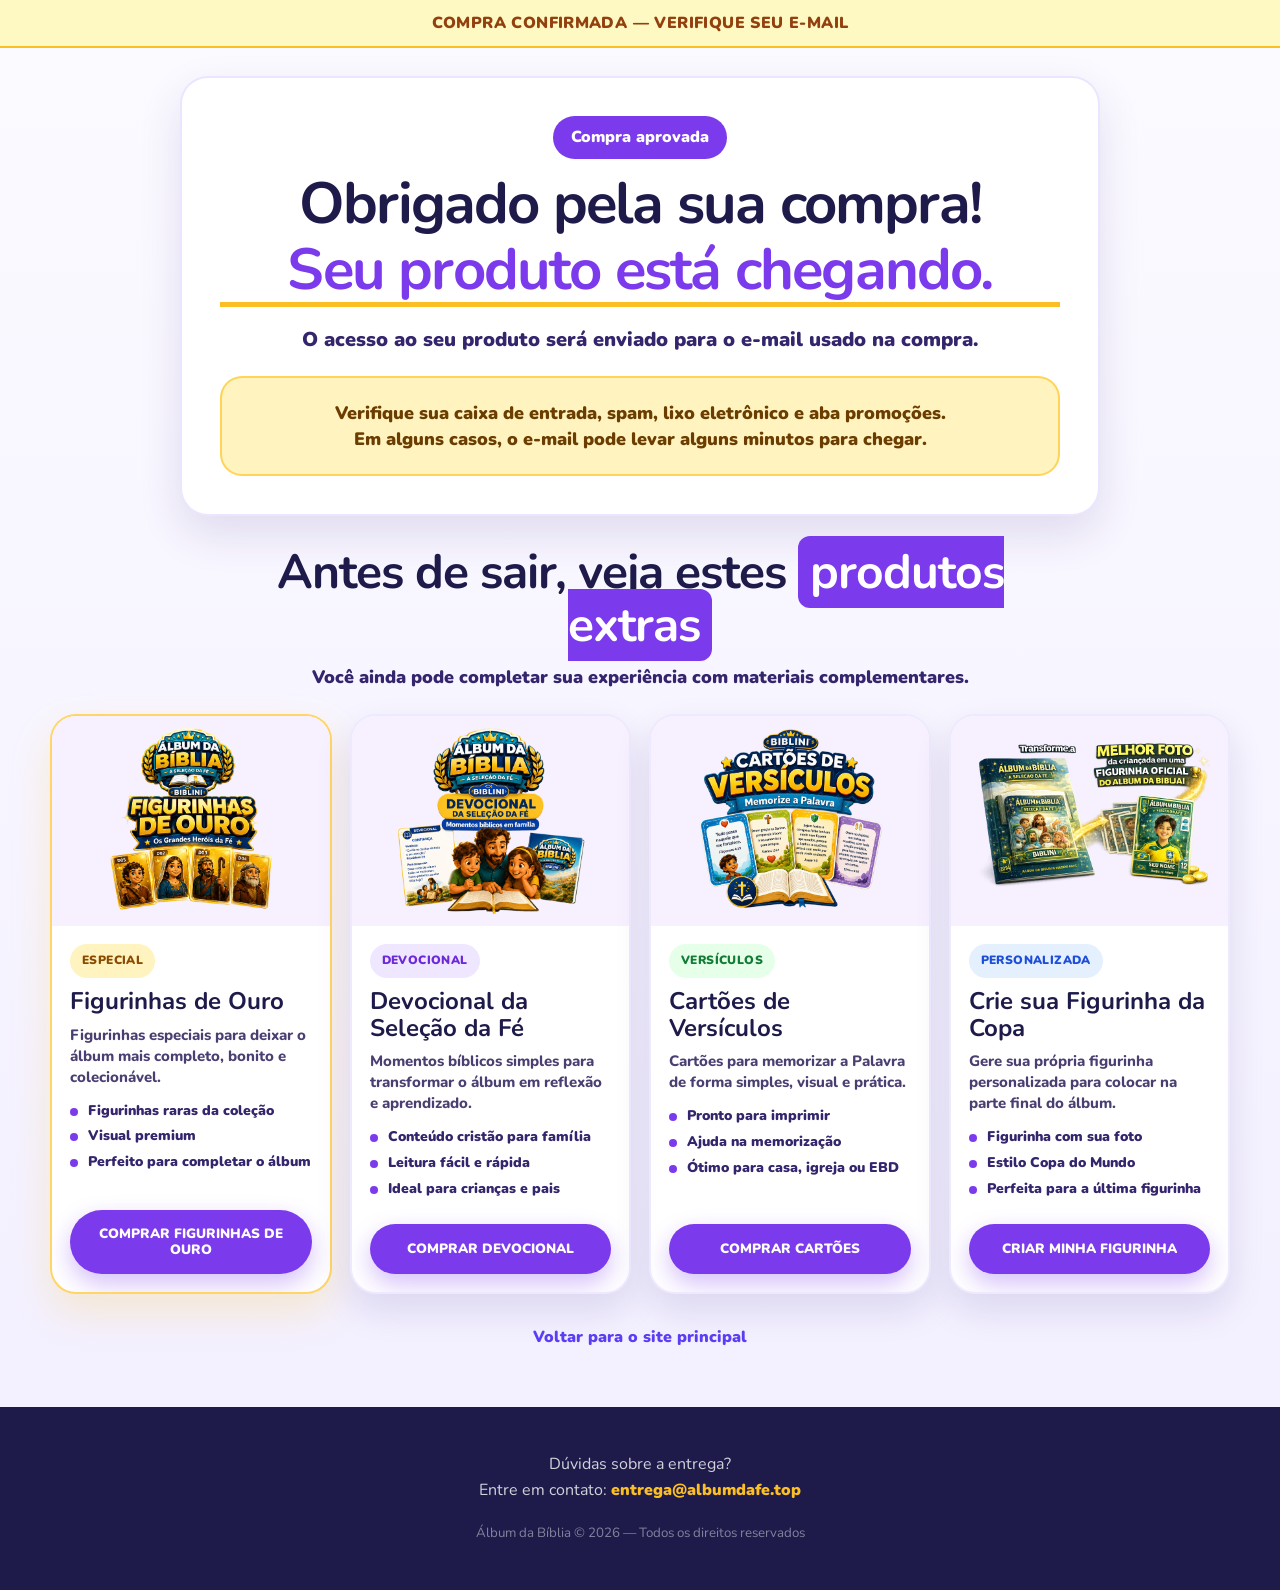
==== obrigado.html @ 19fc7b59 "adicionar produtos extras e pagina de obrigado" ====
<!DOCTYPE html>
<html lang="pt-BR">
<head>
  <meta charset="UTF-8" />
  <meta name="viewport" content="width=device-width, initial-scale=1.0" />

  <title>Obrigado pela Compra — Álbum da Bíblia</title>

  <meta
    name="description"
    content="Obrigado pela compra do Álbum da Bíblia. Confira seu e-mail para acessar o produto."
  />

  <link rel="preconnect" href="https://fonts.googleapis.com" />
  <link rel="preconnect" href="https://fonts.gstatic.com" crossorigin />
  <link
    href="https://fonts.googleapis.com/css2?family=Fredoka+One&family=Nunito:wght@400;600;700;800;900;1000&display=swap"
    rel="stylesheet"
  />

  <link rel="stylesheet" href="soucer/css/style.css" />

  <style>
    /* ===============================
       OBRIGADO — RESPONSIVO COMPLETO
    ================================ */

    .thanks-page {
      padding: 28px 0 56px;
    }

    .thanks-page .container {
      width: min(1180px, calc(100% - 28px));
      margin: 0 auto;
    }

    .thanks-box {
      background: #ffffff;
      border-radius: 28px;
      padding: clamp(22px, 4vw, 38px);
      box-shadow: 0 18px 44px rgba(46, 28, 112, 0.12);
      border: 2px solid rgba(126, 72, 255, 0.14);
      text-align: center;
      max-width: 920px;
      margin: 0 auto 30px;
    }

    .thanks-box .pill {
      margin-bottom: 14px;
    }

    .thanks-box h1 {
      font-size: clamp(30px, 5vw, 58px);
      line-height: 1.08;
      margin: 0 0 18px;
    }

    .thanks-box h1 span {
      display: block;
      margin-top: 4px;
    }

    .thanks-box p {
      font-size: clamp(16px, 2.4vw, 20px);
      line-height: 1.45;
      font-weight: 900;
      color: #34256c;
      max-width: 760px;
      margin: 0 auto 14px;
    }

    .delivery-alert {
      background: #fff3bf;
      border: 2px solid rgba(255, 186, 0, 0.55);
      border-radius: 22px;
      padding: clamp(16px, 3vw, 22px);
      margin-top: 22px;
      color: #6b3d00;
      font-weight: 1000;
      font-size: clamp(15px, 2.2vw, 18px);
      line-height: 1.45;
    }

    .upsell-head {
      text-align: center;
      max-width: 860px;
      margin: 0 auto 24px;
    }

    .upsell-head h2 {
      font-size: clamp(28px, 4.5vw, 48px);
      line-height: 1.1;
      margin: 0 0 12px;
    }

    .upsell-head p {
      font-size: clamp(15px, 2.2vw, 18px);
      line-height: 1.45;
      font-weight: 900;
      color: #34256c;
      margin: 0 auto;
    }

    .upsell-grid {
      display: grid;
      grid-template-columns: repeat(4, minmax(0, 1fr));
      gap: 18px;
      align-items: stretch;
    }

    .upsell-card {
      background: #ffffff;
      border-radius: 26px;
      overflow: hidden;
      box-shadow: 0 16px 36px rgba(46, 28, 112, 0.12);
      border: 2px solid rgba(126, 72, 255, 0.12);
      display: flex;
      flex-direction: column;
      height: 100%;
      min-width: 0;
    }

    .upsell-card.featured {
      border-color: rgba(255, 186, 0, 0.6);
      box-shadow: 0 18px 40px rgba(255, 186, 0, 0.18);
    }

    .product-img {
      width: 100%;
      height: 210px;
      background: #f6f0ff;
      display: flex;
      align-items: center;
      justify-content: center;
      padding: 12px;
    }

    .product-img img {
      width: 100%;
      height: 100%;
      object-fit: contain;
      display: block;
    }

    .upsell-content {
      padding: 18px;
      display: flex;
      flex-direction: column;
      flex: 1;
    }

    .offer-label {
      display: inline-block;
      width: fit-content;
      background: #fff3bf;
      color: #8a4b00;
      border-radius: 999px;
      padding: 7px 12px;
      font-size: 12px;
      font-weight: 1000;
      text-transform: uppercase;
      letter-spacing: 0.4px;
      margin-bottom: 10px;
    }

    .offer-label.purple {
      background: #efe7ff;
      color: #6d28d9;
    }

    .offer-label.green {
      background: #e5ffe9;
      color: #127c35;
    }

    .offer-label.blue {
      background: #e5f0ff;
      color: #1d4ed8;
    }

    .upsell-card h3 {
      font-size: clamp(20px, 2.2vw, 24px);
      line-height: 1.12;
      margin: 0 0 10px;
    }

    .upsell-card p {
      font-size: 15px;
      line-height: 1.4;
      margin: 0 0 14px;
      color: #4b3f72;
      font-weight: 800;
    }

    .upsell-list {
      margin: 0 0 18px;
      padding: 0;
      list-style: none;
    }

    .upsell-list li {
      font-size: 14px;
      line-height: 1.35;
      font-weight: 900;
      color: #34256c;
      margin-bottom: 7px;
      padding-left: 18px;
      position: relative;
    }

    .upsell-list li::before {
      content: "";
      width: 8px;
      height: 8px;
      background: #7c3aed;
      border-radius: 50%;
      position: absolute;
      left: 0;
      top: 6px;
    }

    .upsell-card .btn {
      width: 100%;
      text-align: center;
      margin-top: auto;
      padding: 14px 12px;
      font-size: 13.5px;
      line-height: 1.2;
      white-space: normal;
    }

    .home-box {
      text-align: center;
      margin-top: 30px;
    }

    .home-box a {
      color: #5b3df5;
      font-weight: 1000;
      text-decoration: none;
      font-size: 16px;
    }

    @media (max-width: 1100px) {
      .upsell-grid {
        grid-template-columns: repeat(2, minmax(0, 1fr));
        gap: 20px;
      }

      .product-img {
        height: 240px;
      }
    }

    @media (max-width: 620px) {
      .top-alert {
        font-size: 12px;
        line-height: 1.25;
        padding: 10px 8px;
        letter-spacing: 0.4px;
      }

      .thanks-page {
        padding: 18px 0 42px;
      }

      .thanks-page .container {
        width: min(100% - 18px, 1180px);
      }

      .thanks-box {
        border-radius: 22px;
        padding: 22px 14px;
        margin-bottom: 26px;
      }

      .thanks-box h1 {
        font-size: 30px;
        line-height: 1.12;
        letter-spacing: -0.5px;
      }

      .thanks-box p {
        font-size: 15.5px;
      }

      .delivery-alert {
        border-radius: 18px;
        padding: 16px 12px;
        font-size: 14.5px;
      }

      .upsell-head {
        margin-bottom: 18px;
      }

      .upsell-head h2 {
        font-size: 28px;
        line-height: 1.12;
      }

      .upsell-head p {
        font-size: 15px;
      }

      .upsell-grid {
        grid-template-columns: 1fr;
        gap: 18px;
      }

      .upsell-card {
        border-radius: 22px;
      }

      .product-img {
        height: 230px;
        padding: 10px;
      }

      .upsell-content {
        padding: 16px;
      }

      .upsell-card h3 {
        font-size: 22px;
      }

      .upsell-card p {
        font-size: 14.5px;
      }

      .upsell-list li {
        font-size: 13.8px;
      }

      .upsell-card .btn {
        font-size: 13px;
        padding: 14px 10px;
      }

      footer {
        padding-left: 12px;
        padding-right: 12px;
      }
    }

    @media (max-width: 390px) {
      .thanks-box h1 {
        font-size: 27px;
      }

      .upsell-head h2 {
        font-size: 25px;
      }

      .product-img {
        height: 205px;
      }

      .upsell-card .btn {
        font-size: 12.5px;
      }
    }
  </style>
</head>

<body>
  <div class="top-alert">
    COMPRA CONFIRMADA — VERIFIQUE SEU E-MAIL
  </div>

  <main>
    <section class="section-light thanks-page">
      <div class="container">
        <div class="thanks-box">
          <div class="pill">Compra aprovada</div>

          <h1>
            Obrigado pela sua compra!
            <span>Seu produto está chegando.</span>
          </h1>

          <p>
            O acesso ao seu produto será enviado para o e-mail usado na compra.
          </p>

          <div class="delivery-alert">
            Verifique sua caixa de entrada, spam, lixo eletrônico e aba promoções.
            <br />
            Em alguns casos, o e-mail pode levar alguns minutos para chegar.
          </div>
        </div>

        <div class="upsell-head">
          <h2>
            Antes de sair, veja estes <mark>produtos extras</mark>
          </h2>

          <p>
            Você ainda pode completar sua experiência com materiais complementares.
          </p>
        </div>

        <div class="upsell-grid">
          <!-- FIGURINHAS DE OURO -->
          <article class="upsell-card featured">
            <div class="product-img">
              <img
                src="soucer/img/figurinhas%20ouro.png"
                alt="Figurinhas de Ouro"
              />
            </div>

            <div class="upsell-content">
              <span class="offer-label">Especial</span>

              <h3>Figurinhas de Ouro</h3>

              <p>
                Figurinhas especiais para deixar o álbum mais completo, bonito e colecionável.
              </p>

              <ul class="upsell-list">
                <li>Figurinhas raras da coleção</li>
                <li>Visual premium</li>
                <li>Perfeito para completar o álbum</li>
              </ul>

              <a
                class="btn btn-primary"
                href="https://pay.cakto.com.br/55d9r3a_943050"
                target="_blank"
                rel="noopener noreferrer"
              >
                COMPRAR FIGURINHAS DE OURO
              </a>
            </div>
          </article>

          <!-- DEVOCIONAL -->
          <article class="upsell-card">
            <div class="product-img">
              <img
                src="soucer/img/album%20da%20biblia.png"
                alt="Devocional da Seleção da Fé"
              />
            </div>

            <div class="upsell-content">
              <span class="offer-label purple">Devocional</span>

              <h3>Devocional da Seleção da Fé</h3>

              <p>
                Momentos bíblicos simples para transformar o álbum em reflexão e aprendizado.
              </p>

              <ul class="upsell-list">
                <li>Conteúdo cristão para família</li>
                <li>Leitura fácil e rápida</li>
                <li>Ideal para crianças e pais</li>
              </ul>

              <a
                class="btn btn-primary"
                href="https://pay.cakto.com.br/pcjwqiq_943123"
                target="_blank"
                rel="noopener noreferrer"
              >
                COMPRAR DEVOCIONAL
              </a>
            </div>
          </article>

          <!-- CARTÕES DE VERSÍCULOS -->
          <article class="upsell-card">
            <div class="product-img">
              <img
                src="soucer/img/versiculos.png"
                alt="Cartões de Versículos"
              />
            </div>

            <div class="upsell-content">
              <span class="offer-label green">Versículos</span>

              <h3>Cartões de Versículos</h3>

              <p>
                Cartões para memorizar a Palavra de forma simples, visual e prática.
              </p>

              <ul class="upsell-list">
                <li>Pronto para imprimir</li>
                <li>Ajuda na memorização</li>
                <li>Ótimo para casa, igreja ou EBD</li>
              </ul>

              <a
                class="btn btn-primary"
                href="https://pay.cakto.com.br/fp3z99k_943132"
                target="_blank"
                rel="noopener noreferrer"
              >
                COMPRAR CARTÕES
              </a>
            </div>
          </article>

          <!-- FIGURINHA DA COPA -->
          <article class="upsell-card">
            <div class="product-img">
              <img
                src="soucer/img/figurinhas%20copa.png"
                alt="Figurinha personalizada da Copa"
              />
            </div>

            <div class="upsell-content">
              <span class="offer-label blue">Personalizada</span>

              <h3>Crie sua Figurinha da Copa</h3>

              <p>
                Gere sua própria figurinha personalizada para colocar na parte final do álbum.
              </p>

              <ul class="upsell-list">
                <li>Figurinha com sua foto</li>
                <li>Estilo Copa do Mundo</li>
                <li>Perfeita para a última figurinha</li>
              </ul>

              <a
                class="btn btn-primary"
                href="https://copafigurinha.com.br"
                target="_blank"
                rel="noopener noreferrer"
              >
                CRIAR MINHA FIGURINHA
              </a>
            </div>
          </article>
        </div>

        <div class="home-box">
          <a href="https://albumdafe.top">
            Voltar para o site principal
          </a>
        </div>
      </div>
    </section>
  </main>

  <footer>
    <div class="container center">
      <p>
        Dúvidas sobre a entrega?
        <br />
        Entre em contato:
        <a href="mailto:entrega@albumdafe.top">entrega@albumdafe.top</a>
      </p>

      <small>
        Álbum da Bíblia © 2026 — Todos os direitos reservados
      </small>
    </div>
  </footer>

  <div id="toastArea" class="toast-area"></div>

  <script src="soucer/jv/script.js"></script>
</body>
</html>
---- soucer/css/style.css ----
:root {
  --purple: #7c3aed;
  --purple-dark: #4c1d95;
  --purple-soft: #f3f0ff;
  --yellow: #fbbf24;
  --yellow-soft: #fef9c3;
  --ink: #1e1b4b;
  --text: #374151;
  --muted: #6b7280;
  --white: #ffffff;
  --line: #ddd6fe;
  --shadow: 0 18px 45px rgba(76, 29, 149, .16);
  --radius: 24px;
}

* {
  box-sizing: border-box;
}

html {
  scroll-behavior: smooth;
}

body {
  margin: 0;
  font-family: "Nunito", "Segoe UI", Arial, sans-serif;
  color: var(--text);
  background: var(--purple-soft);
  line-height: 1.65;
}

img {
  max-width: 100%;
  display: block;
}

a {
  color: inherit;
}

.top-alert {
  position: sticky;
  top: 0;
  z-index: 20;
  text-align: center;
  background: var(--yellow-soft);
  color: #92400e;
  font-weight: 900;
  letter-spacing: .4px;
  padding: 10px 14px;
  border-bottom: 2px solid var(--yellow);
}

.container {
  width: min(1120px, calc(100% - 32px));
  margin: 0 auto;
}

.narrow {
  max-width: 760px;
}

.center {
  text-align: center;
}

.section-light {
  padding: 72px 0;
  background: linear-gradient(180deg, #fbfaff 0%, #f3f0ff 100%);
}

.section-white {
  padding: 64px 0;
  background: var(--white);
}

h1,
h2,
h3,
p {
  margin-top: 0;
}

h1,
h2,
h3 {
  color: var(--ink);
  line-height: 1.12;
}

h1 {
  font-size: clamp(2.1rem, 6vw, 4.8rem);
  letter-spacing: -1.8px;
  margin-bottom: 22px;
}

h1 span,
.underline {
  color: var(--purple);
  border-bottom: 5px solid var(--yellow);
}

h2 {
  font-size: clamp(1.9rem, 4vw, 3.1rem);
  letter-spacing: -1px;
  margin-bottom: 18px;
}

h3 {
  font-size: 1.05rem;
  margin-bottom: 6px;
}

mark {
  background: var(--purple);
  color: var(--white);
  border-radius: 12px;
  padding: 3px 12px;
}

.lead {
  font-size: clamp(1.05rem, 2vw, 1.25rem);
  font-weight: 700;
  color: #4338ca;
  margin-bottom: 28px;
}

.pill,
.seal,
.offer-badge {
  display: inline-flex;
  align-items: center;
  justify-content: center;
  gap: 8px;
  border-radius: 999px;
  font-weight: 900;
}

.pill {
  background: var(--purple);
  color: var(--white);
  padding: 8px 18px;
  margin-bottom: 18px;
}

.seal {
  background: var(--yellow-soft);
  border: 2px solid var(--yellow);
  color: #92400e;
  padding: 10px 18px;
  margin-top: 18px;
}

.hero-grid,
.two-columns {
  display: grid;
  grid-template-columns: 1.02fr .98fr;
  align-items: center;
  gap: 44px;
}

.hero-text {
  min-width: 0;
}

.hero-actions {
  display: flex;
  flex-wrap: wrap;
  gap: 12px;
}

.btn {
  display: inline-flex;
  align-items: center;
  justify-content: center;
  min-height: 50px;
  padding: 14px 22px;
  border-radius: 999px;
  font-weight: 900;
  text-decoration: none;
  border: 2px solid transparent;
  cursor: pointer;
  transition: transform .2s ease, box-shadow .2s ease, background .2s ease;
}

.btn:hover {
  transform: translateY(-2px);
}

.btn-primary {
  background: var(--purple);
  color: var(--white);
  box-shadow: 0 10px 24px rgba(124, 58, 237, .32);
}

.btn-primary:hover {
  background: var(--purple-dark);
}

.btn-secondary {
  background: var(--white);
  color: var(--purple-dark);
  border-color: var(--line);
}

.btn-large {
  width: 100%;
  font-size: 1rem;
  padding: 18px 28px;
}

.image-frame {
  background: var(--white);
  border: 2px solid var(--line);
  border-radius: var(--radius);
  box-shadow: var(--shadow);
  overflow: hidden;
}

.image-frame img {
  width: 100%;
  height: 100%;
  object-fit: cover;
}

.hero-image {
  transform: rotate(1.5deg);
}

.stats-grid {
  display: grid;
  grid-template-columns: repeat(4, 1fr);
  gap: 16px;
}

.stats-grid div {
  text-align: center;
  background: var(--purple-soft);
  border: 2px solid var(--line);
  border-radius: 20px;
  padding: 22px 12px;
}

.stats-grid strong {
  display: block;
  color: var(--ink);
  font-size: clamp(2rem, 4vw, 2.8rem);
  line-height: 1;
  font-weight: 1000;
}

.stats-grid span {
  display: block;
  margin-top: 8px;
  color: #92400e;
  text-transform: uppercase;
  font-size: .75rem;
  font-weight: 900;
  letter-spacing: .5px;
}

.cards-grid {
  display: grid;
  grid-template-columns: repeat(4, 1fr);
  gap: 16px;
  margin-top: 36px;
}

.info-card {
  position: relative;
  background: var(--white);
  border: 2px solid var(--line);
  border-radius: 20px;
  padding: 24px 18px;
  box-shadow: 0 8px 22px rgba(124, 58, 237, .07);
  overflow: hidden;
}

.info-card::before {
  content: "";
  position: absolute;
  inset: 0 0 auto;
  height: 6px;
  background: var(--purple);
}

.info-card span {
  display: grid;
  place-items: center;
  width: 42px;
  height: 42px;
  background: var(--yellow);
  border-radius: 50%;
  font-size: 1.25rem;
  margin-bottom: 12px;
}

.info-card p {
  margin: 0;
  font-size: .95rem;
  font-weight: 650;
}

.split {
  padding-top: 76px;
  padding-bottom: 76px;
}

.check-list {
  list-style: none;
  padding: 0;
  margin: 22px 0 0;
}

.check-list li {
  background: var(--purple-soft);
  border-left: 5px solid var(--purple);
  border-radius: 14px;
  padding: 12px 14px;
  margin-bottom: 10px;
  font-weight: 800;
}

.check-list li::before {
  content: "✅ ";
}

.quote-section {
  padding: 70px 0;
  background: radial-gradient(circle at top left, #8b5cf6, var(--purple-dark));
  color: var(--white);
}

blockquote {
  margin: 0 0 12px;
  font-size: clamp(1.25rem, 3vw, 2rem);
  font-weight: 850;
  line-height: 1.45;
}

cite {
  color: var(--yellow);
  font-weight: 900;
  font-style: italic;
}

.team-grid {
  display: grid;
  grid-template-columns: repeat(3, 1fr);
  gap: 12px;
  margin-top: 30px;
  margin-bottom: 38px;
}

.team-grid div {
  background: var(--white);
  border: 2px solid var(--line);
  border-radius: 18px;
  padding: 18px 14px;
  color: var(--ink);
  text-align: center;
  font-size: 1.15rem;
}

.team-grid strong {
  display: block;
  margin-top: 4px;
  font-size: .95rem;
}

.carousel {
  position: relative;
  max-width: 860px;
  margin: 0 auto;
}

.carousel-viewport {
  overflow: hidden;
  border-radius: var(--radius);
}

.carousel-track {
  display: flex;
  transition: transform .45s ease;
  will-change: transform;
}

.carousel-slide {
  min-width: 100%;
  margin: 0;
  aspect-ratio: 16 / 10;
}

.carousel-btn {
  position: absolute;
  top: 50%;
  transform: translateY(-50%);
  z-index: 3;
  width: 46px;
  height: 46px;
  border: 0;
  border-radius: 50%;
  background: var(--purple);
  color: var(--white);
  font-size: 2rem;
  line-height: 1;
  cursor: pointer;
  box-shadow: var(--shadow);
}

.carousel-btn.prev {
  left: -16px;
}

.carousel-btn.next {
  right: -16px;
}

.carousel-dots {
  display: flex;
  justify-content: center;
  gap: 8px;
  margin-top: 14px;
}

.carousel-dots button {
  width: 10px;
  height: 10px;
  border: 0;
  border-radius: 50%;
  background: #c4b5fd;
  cursor: pointer;
}

.carousel-dots button.active {
  background: var(--purple);
}

.receive-list {
  max-width: 780px;
  display: grid;
  gap: 12px;
}

.receive-item {
  display: flex;
  gap: 16px;
  align-items: flex-start;
  background: var(--white);
  border: 2px solid var(--line);
  border-radius: 18px;
  padding: 18px 20px;
  box-shadow: 0 8px 20px rgba(124, 58, 237, .06);
}

.receive-item span {
  display: grid;
  place-items: center;
  min-width: 48px;
  height: 48px;
  border-radius: 14px;
  background: var(--purple);
  color: var(--white);
  font-size: 1.35rem;
}

.receive-item p {
  margin-bottom: 0;
}

.mission-section {
  padding: 74px 0;
  background: linear-gradient(135deg, var(--purple-dark), var(--purple));
  color: var(--white);
}

.mission-section h2,
.mission-section p {
  color: var(--white);
}

.mission-section strong {
  color: var(--yellow-soft);
  font-size: 1.2rem;
}

.price-wrap {
  max-width: 520px;
  text-align: center;
}

.offer-badge {
  background: var(--yellow);
  color: #92400e;
  padding: 7px 22px;
  text-transform: uppercase;
  font-size: .78rem;
  letter-spacing: 1px;
  margin-bottom: 14px;
}

.price-card {
  position: relative;
  background: var(--white);
  border: 3px solid var(--purple);
  border-radius: 28px;
  padding: 38px 32px;
  box-shadow: var(--shadow);
  overflow: hidden;
}

.price-card::before {
  content: "";
  position: absolute;
  inset: 0 0 auto;
  height: 7px;
  background: var(--purple);
}

.installments {
  margin-top: 24px;
  color: var(--purple);
  font-size: clamp(2rem, 6vw, 3rem);
  font-weight: 1000;
  line-height: 1;
}

.installments span {
  font-size: 1rem;
  color: #9ca3af;
}

.or {
  color: #9ca3af;
  font-weight: 900;
  margin: 12px 0;
}

.price {
  color: var(--ink);
  font-size: clamp(3rem, 9vw, 5rem);
  font-weight: 1000;
  line-height: 1;
}

.price-card small {
  display: block;
  color: var(--muted);
  margin: 8px 0 24px;
}

.trust-row {
  display: flex;
  flex-wrap: wrap;
  justify-content: center;
  gap: 8px;
  margin-top: 16px;
}

.trust-row span {
  background: var(--purple-soft);
  color: var(--purple-dark);
  border: 1px solid var(--line);
  border-radius: 999px;
  padding: 5px 10px;
  font-size: .78rem;
  font-weight: 900;
}

.guarantee {
  max-width: 780px;
  text-align: center;
  background: var(--purple-soft);
  border: 2px solid var(--purple);
  border-radius: 28px;
  padding: 42px 30px;
}

.guarantee > span {
  font-size: 4rem;
  display: block;
  line-height: 1;
  margin-bottom: 14px;
}

.guarantee strong {
  display: inline-block;
  background: var(--purple);
  color: var(--white);
  border-radius: 999px;
  padding: 10px 20px;
}

.faq-section h2 {
  margin-bottom: 28px;
}

.faq-item {
  background: var(--white);
  border: 1.5px solid var(--line);
  border-radius: 18px;
  overflow: hidden;
  margin-bottom: 12px;
}

.faq-question {
  width: 100%;
  border: 0;
  background: transparent;
  color: var(--ink);
  padding: 20px 22px;
  text-align: left;
  display: flex;
  align-items: center;
  justify-content: space-between;
  gap: 16px;
  font: inherit;
  font-weight: 900;
  cursor: pointer;
}

.faq-question:hover {
  background: var(--purple-soft);
}

.faq-question span {
  display: grid;
  place-items: center;
  width: 28px;
  height: 28px;
  min-width: 28px;
  border-radius: 50%;
  background: var(--purple);
  color: var(--white);
  transition: transform .2s ease;
}

.faq-item.open .faq-question span {
  transform: rotate(45deg);
}

.faq-answer {
  display: none;
  padding: 0 22px 22px;
  border-top: 1px dashed #e5e7eb;
  color: var(--text);
}

.faq-item.open .faq-answer {
  display: block;
  padding-top: 16px;
}

.final-cta {
  padding: 78px 0;
  background: var(--white);
}

footer {
  background: var(--ink);
  color: rgba(255, 255, 255, .8);
  padding: 44px 0;
}

footer a {
  color: var(--yellow);
  font-weight: 900;
  text-decoration: none;
}

footer small {
  color: rgba(255, 255, 255, .45);
}

.toast-area {
  position: fixed;
  left: 18px;
  bottom: 18px;
  z-index: 99;
  display: grid;
  gap: 10px;
  pointer-events: none;
}

.toast {
  background: var(--white);
  color: var(--ink);
  border-left: 5px solid #22c55e;
  border-radius: 14px;
  padding: 14px 16px;
  min-width: min(320px, calc(100vw - 36px));
  box-shadow: var(--shadow);
  font-weight: 800;
  animation: toastIn .25s ease both;
}

@keyframes toastIn {
  from {
    transform: translateX(-20px);
    opacity: 0;
  }

  to {
    transform: translateX(0);
    opacity: 1;
  }
}

.missing-image {
  min-height: 260px;
  display: grid;
  place-items: center;
  color: var(--purple-dark);
  font-weight: 900;
  padding: 24px;
  text-align: center;
}

.missing-image::after {
  content: "Imagem não encontrada. Confira o nome do arquivo dentro da pasta img.";
}

@media (max-width: 900px) {
  .hero-grid,
  .two-columns {
    grid-template-columns: 1fr;
  }

  .hero-text {
    text-align: center;
  }

  .hero-actions {
    justify-content: center;
  }

  .cards-grid {
    grid-template-columns: repeat(2, 1fr);
  }

  .stats-grid {
    grid-template-columns: repeat(2, 1fr);
  }

  .team-grid {
    grid-template-columns: repeat(2, 1fr);
  }

  .carousel-btn.prev {
    left: 8px;
  }

  .carousel-btn.next {
    right: 8px;
  }
}

@media (max-width: 560px) {
  .section-light,
  .section-white {
    padding: 48px 0;
  }

  .cards-grid,
  .stats-grid,
  .team-grid {
    grid-template-columns: 1fr;
  }

  .hero-actions .btn {
    width: 100%;
  }

  .receive-item {
    padding: 16px;
  }

  .price-card {
    padding: 34px 20px;
  }

  .top-alert {
    font-size: .82rem;
  }
}
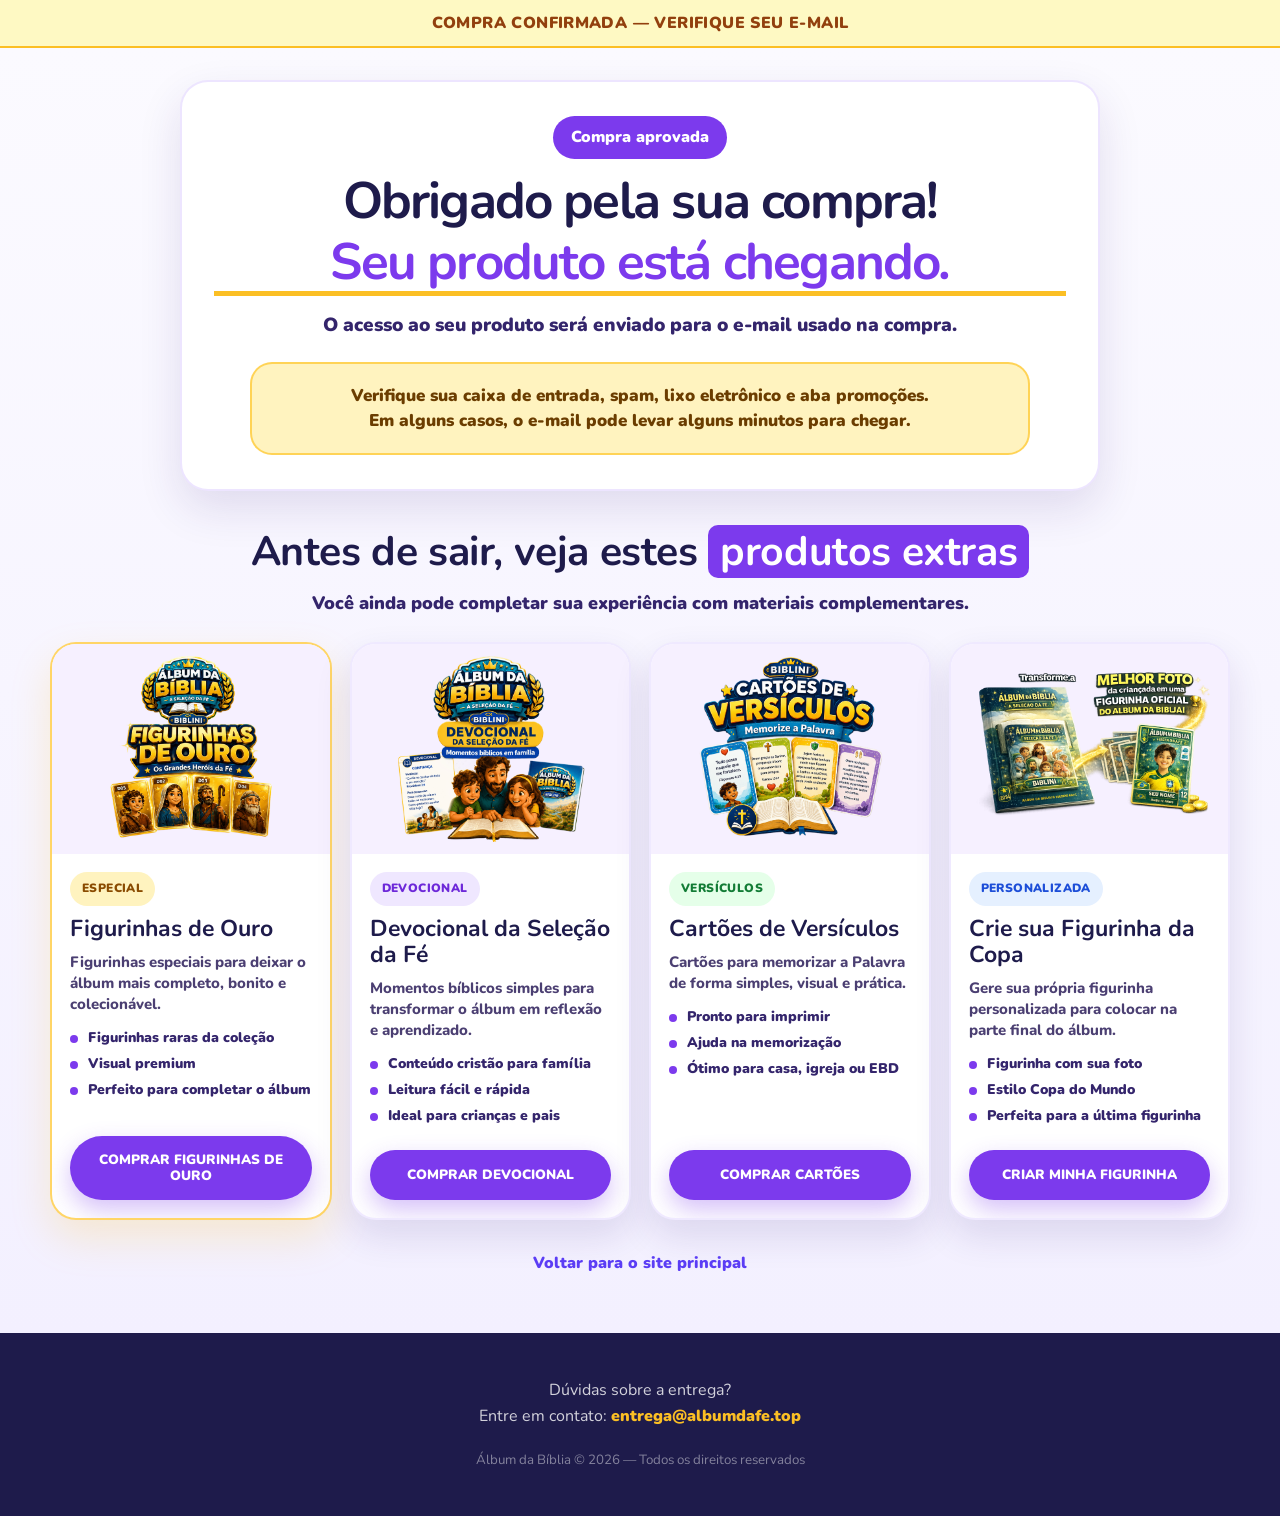
==== commit 68e527ad: "melhorar responsividade da pagina obrigado" ====
--- a/obrigado.html
+++ b/obrigado.html
@@ -21,28 +21,24 @@
   <link rel="stylesheet" href="soucer/css/style.css" />
 
   <style>
-    /* ===============================
-       OBRIGADO — RESPONSIVO COMPLETO
-    ================================ */
-
     .thanks-page {
-      padding: 28px 0 56px;
+      padding: 32px 0 56px;
     }
 
     .thanks-page .container {
-      width: min(1180px, calc(100% - 28px));
+      width: min(1180px, calc(100% - 32px));
       margin: 0 auto;
     }
 
     .thanks-box {
       background: #ffffff;
       border-radius: 28px;
-      padding: clamp(22px, 4vw, 38px);
+      padding: 34px 32px;
       box-shadow: 0 18px 44px rgba(46, 28, 112, 0.12);
       border: 2px solid rgba(126, 72, 255, 0.14);
       text-align: center;
       max-width: 920px;
-      margin: 0 auto 30px;
+      margin: 0 auto 34px;
     }
 
     .thanks-box .pill {
@@ -50,9 +46,9 @@
     }
 
     .thanks-box h1 {
-      font-size: clamp(30px, 5vw, 58px);
-      line-height: 1.08;
-      margin: 0 0 18px;
+      font-size: clamp(34px, 4vw, 52px);
+      line-height: 1.12;
+      margin: 0 0 16px;
     }
 
     .thanks-box h1 span {
@@ -61,7 +57,7 @@
     }
 
     .thanks-box p {
-      font-size: clamp(16px, 2.4vw, 20px);
+      font-size: 19px;
       line-height: 1.45;
       font-weight: 900;
       color: #34256c;
@@ -73,42 +69,53 @@
       background: #fff3bf;
       border: 2px solid rgba(255, 186, 0, 0.55);
       border-radius: 22px;
-      padding: clamp(16px, 3vw, 22px);
-      margin-top: 22px;
+      padding: 20px 22px;
+      margin: 22px auto 0;
       color: #6b3d00;
       font-weight: 1000;
-      font-size: clamp(15px, 2.2vw, 18px);
+      font-size: 17px;
       line-height: 1.45;
-    }
-
-    .upsell-head {
+      max-width: 780px;
+    }
+
+    .extras-head {
       text-align: center;
       max-width: 860px;
-      margin: 0 auto 24px;
-    }
-
-    .upsell-head h2 {
-      font-size: clamp(28px, 4.5vw, 48px);
+      margin: 0 auto 26px;
+    }
+
+    .extras-head h2 {
+      font-size: clamp(30px, 3.2vw, 42px);
+      line-height: 1.16;
+      margin: 0 0 12px;
+      letter-spacing: -0.4px;
+    }
+
+    .extras-head h2 mark {
+      display: inline-block;
+      padding: 4px 12px;
+      border-radius: 10px;
       line-height: 1.1;
-      margin: 0 0 12px;
-    }
-
-    .upsell-head p {
-      font-size: clamp(15px, 2.2vw, 18px);
+      white-space: nowrap;
+    }
+
+    .extras-head p {
+      font-size: 18px;
       line-height: 1.45;
       font-weight: 900;
       color: #34256c;
       margin: 0 auto;
-    }
-
-    .upsell-grid {
+      max-width: 760px;
+    }
+
+    .extras-grid {
       display: grid;
       grid-template-columns: repeat(4, minmax(0, 1fr));
       gap: 18px;
       align-items: stretch;
     }
 
-    .upsell-card {
+    .extra-card {
       background: #ffffff;
       border-radius: 26px;
       overflow: hidden;
@@ -120,7 +127,7 @@
       min-width: 0;
     }
 
-    .upsell-card.featured {
+    .extra-card.featured {
       border-color: rgba(255, 186, 0, 0.6);
       box-shadow: 0 18px 40px rgba(255, 186, 0, 0.18);
     }
@@ -142,7 +149,7 @@
       display: block;
     }
 
-    .upsell-content {
+    .extra-content {
       padding: 18px;
       display: flex;
       flex-direction: column;
@@ -178,13 +185,13 @@
       color: #1d4ed8;
     }
 
-    .upsell-card h3 {
-      font-size: clamp(20px, 2.2vw, 24px);
+    .extra-card h3 {
+      font-size: 23px;
       line-height: 1.12;
       margin: 0 0 10px;
     }
 
-    .upsell-card p {
+    .extra-card p {
       font-size: 15px;
       line-height: 1.4;
       margin: 0 0 14px;
@@ -192,13 +199,13 @@
       font-weight: 800;
     }
 
-    .upsell-list {
+    .extra-list {
       margin: 0 0 18px;
       padding: 0;
       list-style: none;
     }
 
-    .upsell-list li {
+    .extra-list li {
       font-size: 14px;
       line-height: 1.35;
       font-weight: 900;
@@ -208,7 +215,7 @@
       position: relative;
     }
 
-    .upsell-list li::before {
+    .extra-list li::before {
       content: "";
       width: 8px;
       height: 8px;
@@ -219,7 +226,7 @@
       top: 6px;
     }
 
-    .upsell-card .btn {
+    .extra-card .btn {
       width: 100%;
       text-align: center;
       margin-top: auto;
@@ -242,7 +249,7 @@
     }
 
     @media (max-width: 1100px) {
-      .upsell-grid {
+      .extras-grid {
         grid-template-columns: repeat(2, minmax(0, 1fr));
         gap: 20px;
       }
@@ -250,90 +257,125 @@
       .product-img {
         height: 240px;
       }
+
+      .extras-head h2 {
+        font-size: 34px;
+      }
     }
 
     @media (max-width: 620px) {
       .top-alert {
+        font-size: 10.5px;
+        line-height: 1.25;
+        padding: 9px 6px;
+        letter-spacing: 0.2px;
+      }
+
+      .thanks-page {
+        padding: 14px 0 38px;
+      }
+
+      .thanks-page .container {
+        width: min(100% - 16px, 1180px);
+      }
+
+      .thanks-box {
+        border-radius: 20px;
+        padding: 18px 12px;
+        margin-bottom: 24px;
+      }
+
+      .thanks-box .pill {
         font-size: 12px;
-        line-height: 1.25;
-        padding: 10px 8px;
-        letter-spacing: 0.4px;
-      }
-
-      .thanks-page {
-        padding: 18px 0 42px;
-      }
-
-      .thanks-page .container {
-        width: min(100% - 18px, 1180px);
-      }
-
-      .thanks-box {
-        border-radius: 22px;
-        padding: 22px 14px;
-        margin-bottom: 26px;
+        padding: 7px 12px;
+        margin-bottom: 12px;
       }
 
       .thanks-box h1 {
-        font-size: 30px;
-        line-height: 1.12;
-        letter-spacing: -0.5px;
+        font-size: 25px;
+        line-height: 1.18;
+        letter-spacing: -0.3px;
+        margin-bottom: 12px;
+      }
+
+      .thanks-box h1 span {
+        font-size: 24px;
+        line-height: 1.18;
+        margin-top: 2px;
       }
 
       .thanks-box p {
-        font-size: 15.5px;
+        font-size: 14px;
+        line-height: 1.45;
+        max-width: 310px;
       }
 
       .delivery-alert {
-        border-radius: 18px;
-        padding: 16px 12px;
-        font-size: 14.5px;
-      }
-
-      .upsell-head {
-        margin-bottom: 18px;
-      }
-
-      .upsell-head h2 {
-        font-size: 28px;
-        line-height: 1.12;
-      }
-
-      .upsell-head p {
-        font-size: 15px;
-      }
-
-      .upsell-grid {
+        border-radius: 16px;
+        padding: 14px 10px;
+        margin-top: 18px;
+        font-size: 13px;
+        line-height: 1.45;
+      }
+
+      .extras-head {
+        max-width: 330px;
+        margin: 0 auto 18px;
+      }
+
+      .extras-head h2 {
+        font-size: 22px;
+        line-height: 1.22;
+        letter-spacing: -0.2px;
+        margin-bottom: 10px;
+      }
+
+      .extras-head h2 mark {
+        display: inline-block;
+        padding: 2px 7px;
+        border-radius: 8px;
+        line-height: 1.08;
+        margin-top: 2px;
+        white-space: normal;
+      }
+
+      .extras-head p {
+        font-size: 13.8px;
+        line-height: 1.45;
+        max-width: 310px;
+      }
+
+      .extras-grid {
         grid-template-columns: 1fr;
         gap: 18px;
       }
 
-      .upsell-card {
+      .extra-card {
         border-radius: 22px;
       }
 
       .product-img {
-        height: 230px;
+        height: 220px;
         padding: 10px;
       }
 
-      .upsell-content {
+      .extra-content {
         padding: 16px;
       }
 
-      .upsell-card h3 {
+      .extra-card h3 {
         font-size: 22px;
       }
 
-      .upsell-card p {
+      .extra-card p {
         font-size: 14.5px;
       }
 
-      .upsell-list li {
+      .extra-list li {
         font-size: 13.8px;
       }
 
-      .upsell-card .btn {
+      .extra-card .btn {
         font-size: 13px;
         padding: 14px 10px;
       }
@@ -345,19 +387,40 @@
     }
 
     @media (max-width: 390px) {
+      .top-alert {
+        font-size: 10px;
+      }
+
       .thanks-box h1 {
-        font-size: 27px;
-      }
-
-      .upsell-head h2 {
-        font-size: 25px;
+        font-size: 23px;
+      }
+
+      .thanks-box h1 span {
+        font-size: 22px;
+      }
+
+      .thanks-box p {
+        font-size: 13.5px;
+      }
+
+      .delivery-alert {
+        font-size: 12.8px;
+        padding: 13px 9px;
+      }
+
+      .extras-head h2 {
+        font-size: 20px;
+      }
+
+      .extras-head p {
+        font-size: 13.3px;
       }
 
       .product-img {
         height: 205px;
       }
 
-      .upsell-card .btn {
+      .extra-card .btn {
         font-size: 12.5px;
       }
     }
@@ -391,7 +454,7 @@
           </div>
         </div>
 
-        <div class="upsell-head">
+        <div class="extras-head">
           <h2>
             Antes de sair, veja estes <mark>produtos extras</mark>
           </h2>
@@ -401,17 +464,13 @@
           </p>
         </div>
 
-        <div class="upsell-grid">
-          <!-- FIGURINHAS DE OURO -->
-          <article class="upsell-card featured">
+        <div class="extras-grid">
+          <article class="extra-card featured">
             <div class="product-img">
-              <img
-                src="soucer/img/figurinhas%20ouro.png"
-                alt="Figurinhas de Ouro"
-              />
-            </div>
-
-            <div class="upsell-content">
+              <img src="soucer/img/figurinhas%20ouro.png" alt="Figurinhas de Ouro" />
+            </div>
+
+            <div class="extra-content">
               <span class="offer-label">Especial</span>
 
               <h3>Figurinhas de Ouro</h3>
@@ -420,33 +479,24 @@
                 Figurinhas especiais para deixar o álbum mais completo, bonito e colecionável.
               </p>
 
-              <ul class="upsell-list">
+              <ul class="extra-list">
                 <li>Figurinhas raras da coleção</li>
                 <li>Visual premium</li>
                 <li>Perfeito para completar o álbum</li>
               </ul>
 
-              <a
-                class="btn btn-primary"
-                href="https://pay.cakto.com.br/55d9r3a_943050"
-                target="_blank"
-                rel="noopener noreferrer"
-              >
+              <a class="btn btn-primary" href="https://pay.cakto.com.br/55d9r3a_943050" target="_blank" rel="noopener noreferrer">
                 COMPRAR FIGURINHAS DE OURO
               </a>
             </div>
           </article>
 
-          <!-- DEVOCIONAL -->
-          <article class="upsell-card">
+          <article class="extra-card">
             <div class="product-img">
-              <img
-                src="soucer/img/album%20da%20biblia.png"
-                alt="Devocional da Seleção da Fé"
-              />
-            </div>
-
-            <div class="upsell-content">
+              <img src="soucer/img/album%20da%20biblia.png" alt="Devocional da Seleção da Fé" />
+            </div>
+
+            <div class="extra-content">
               <span class="offer-label purple">Devocional</span>
 
               <h3>Devocional da Seleção da Fé</h3>
@@ -455,33 +505,24 @@
                 Momentos bíblicos simples para transformar o álbum em reflexão e aprendizado.
               </p>
 
-              <ul class="upsell-list">
+              <ul class="extra-list">
                 <li>Conteúdo cristão para família</li>
                 <li>Leitura fácil e rápida</li>
                 <li>Ideal para crianças e pais</li>
               </ul>
 
-              <a
-                class="btn btn-primary"
-                href="https://pay.cakto.com.br/pcjwqiq_943123"
-                target="_blank"
-                rel="noopener noreferrer"
-              >
+              <a class="btn btn-primary" href="https://pay.cakto.com.br/pcjwqiq_943123" target="_blank" rel="noopener noreferrer">
                 COMPRAR DEVOCIONAL
               </a>
             </div>
           </article>
 
-          <!-- CARTÕES DE VERSÍCULOS -->
-          <article class="upsell-card">
+          <article class="extra-card">
             <div class="product-img">
-              <img
-                src="soucer/img/versiculos.png"
-                alt="Cartões de Versículos"
-              />
-            </div>
-
-            <div class="upsell-content">
+              <img src="soucer/img/versiculos.png" alt="Cartões de Versículos" />
+            </div>
+
+            <div class="extra-content">
               <span class="offer-label green">Versículos</span>
 
               <h3>Cartões de Versículos</h3>
@@ -490,33 +531,24 @@
                 Cartões para memorizar a Palavra de forma simples, visual e prática.
               </p>
 
-              <ul class="upsell-list">
+              <ul class="extra-list">
                 <li>Pronto para imprimir</li>
                 <li>Ajuda na memorização</li>
                 <li>Ótimo para casa, igreja ou EBD</li>
               </ul>
 
-              <a
-                class="btn btn-primary"
-                href="https://pay.cakto.com.br/fp3z99k_943132"
-                target="_blank"
-                rel="noopener noreferrer"
-              >
+              <a class="btn btn-primary" href="https://pay.cakto.com.br/fp3z99k_943132" target="_blank" rel="noopener noreferrer">
                 COMPRAR CARTÕES
               </a>
             </div>
           </article>
 
-          <!-- FIGURINHA DA COPA -->
-          <article class="upsell-card">
+          <article class="extra-card">
             <div class="product-img">
-              <img
-                src="soucer/img/figurinhas%20copa.png"
-                alt="Figurinha personalizada da Copa"
-              />
-            </div>
-
-            <div class="upsell-content">
+              <img src="soucer/img/figurinhas%20copa.png" alt="Figurinha personalizada da Copa" />
+            </div>
+
+            <div class="extra-content">
               <span class="offer-label blue">Personalizada</span>
 
               <h3>Crie sua Figurinha da Copa</h3>
@@ -525,18 +557,13 @@
                 Gere sua própria figurinha personalizada para colocar na parte final do álbum.
               </p>
 
-              <ul class="upsell-list">
+              <ul class="extra-list">
                 <li>Figurinha com sua foto</li>
                 <li>Estilo Copa do Mundo</li>
                 <li>Perfeita para a última figurinha</li>
               </ul>
 
-              <a
-                class="btn btn-primary"
-                href="https://copafigurinha.com.br"
-                target="_blank"
-                rel="noopener noreferrer"
-              >
+              <a class="btn btn-primary" href="https://copafigurinha.com.br" target="_blank" rel="noopener noreferrer">
                 CRIAR MINHA FIGURINHA
               </a>
             </div>
